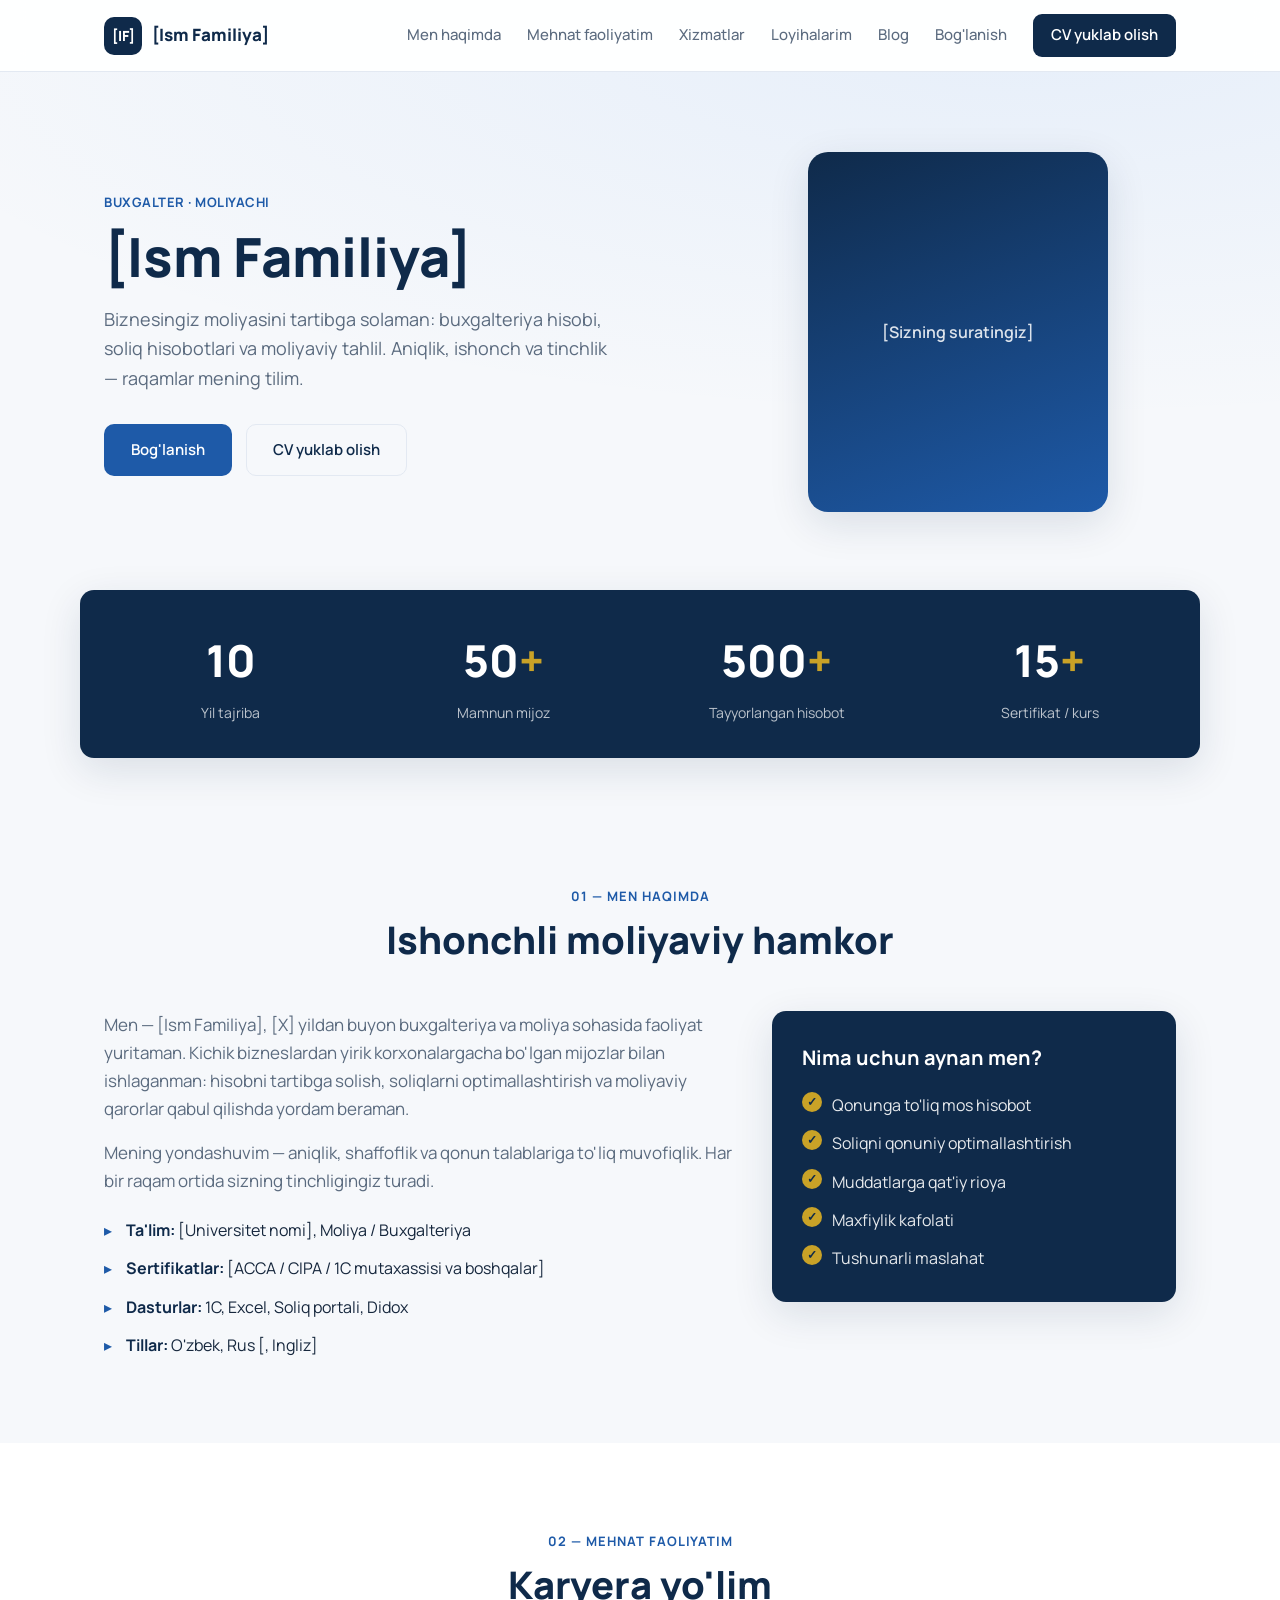
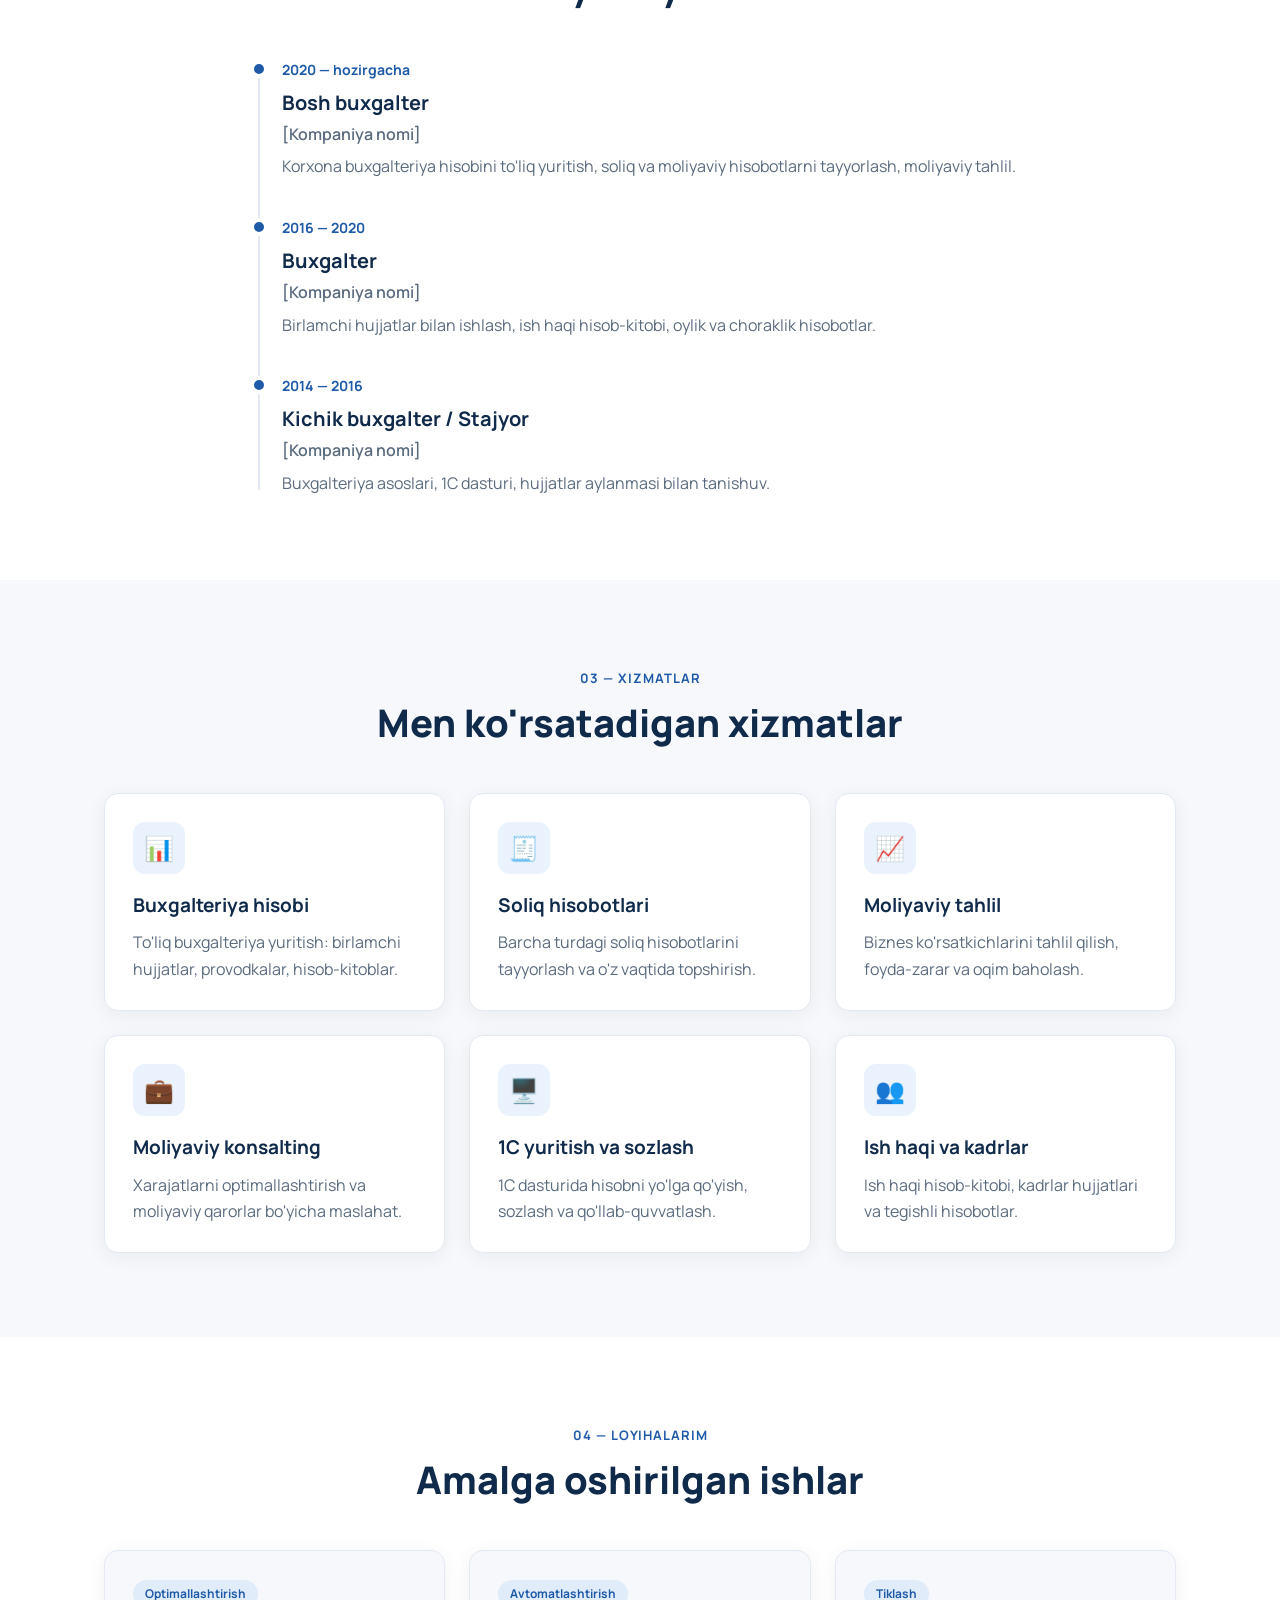
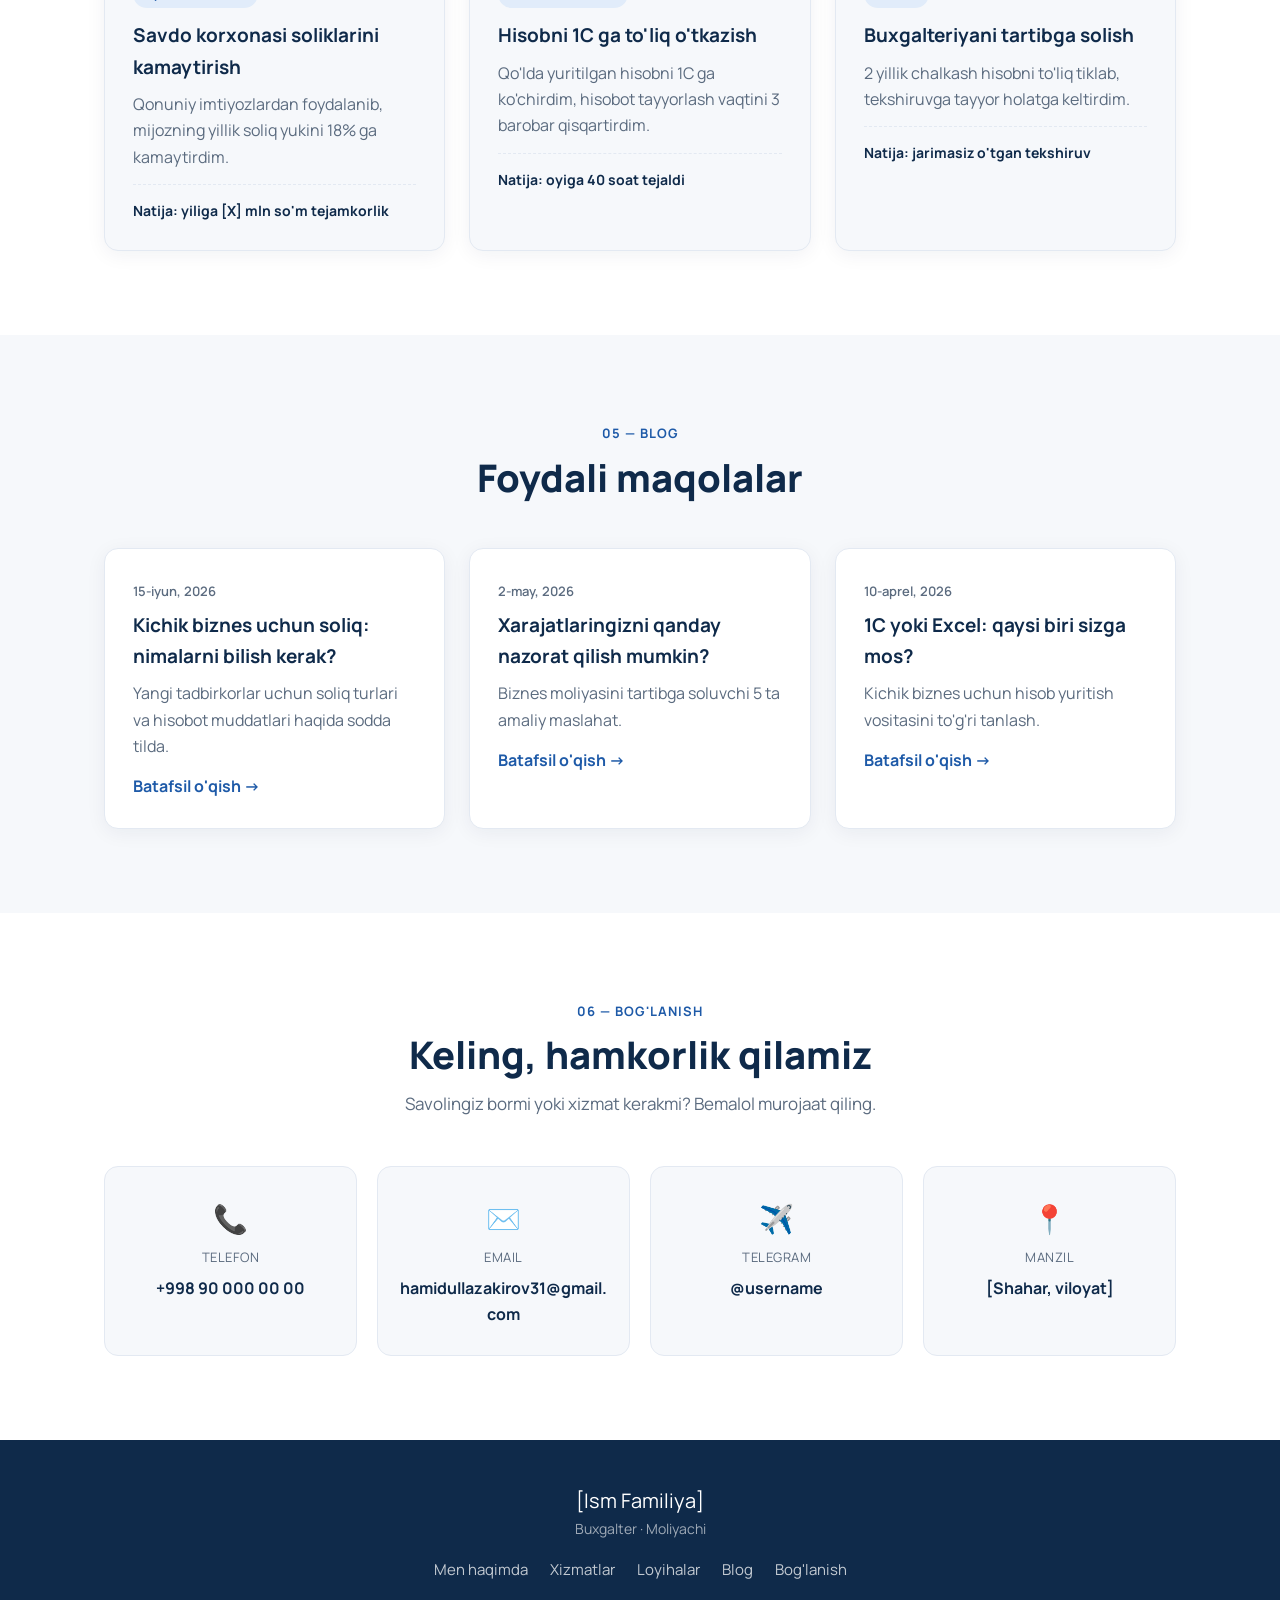
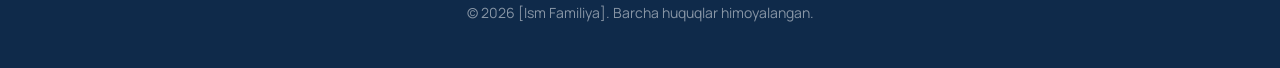
==== index.html @ 99a935bf "Build personal website for accountant/financier - Single-page responsive site in Uzbek with formal n" ====
<!DOCTYPE html>
<html lang="uz">
<head>
  <meta charset="UTF-8" />
  <meta name="viewport" content="width=device-width, initial-scale=1.0" />
  <title>[Ism Familiya] — Buxgalter va Moliyachi</title>
  <meta name="description" content="Professional buxgalter va moliyachi. Buxgalteriya hisobi, soliq hisobotlari, moliyaviy tahlil va konsalting xizmatlari." />
  <meta name="author" content="[Ism Familiya]" />

  <!-- Open Graph (ijtimoiy tarmoqlarda ulashish uchun) -->
  <meta property="og:title" content="[Ism Familiya] — Buxgalter va Moliyachi" />
  <meta property="og:description" content="Buxgalteriya, soliq va moliyaviy konsalting xizmatlari." />
  <meta property="og:type" content="website" />

  <link rel="icon" href="assets/img/favicon.svg" type="image/svg+xml" />
  <link rel="preconnect" href="https://fonts.googleapis.com" />
  <link rel="preconnect" href="https://fonts.gstatic.com" crossorigin />
  <link href="https://fonts.googleapis.com/css2?family=Manrope:wght@400;500;600;700;800&display=swap" rel="stylesheet" />
  <link rel="stylesheet" href="css/style.css" />
</head>
<body>

  <!-- ============ HEADER / NAV ============ -->
  <header class="site-header" id="header">
    <div class="container header-inner">
      <a href="#home" class="logo">
        <span class="logo-mark">[IF]</span>
        <span class="logo-text">[Ism Familiya]</span>
      </a>

      <nav class="nav" id="nav">
        <a href="#about">Men haqimda</a>
        <a href="#experience">Mehnat faoliyatim</a>
        <a href="#services">Xizmatlar</a>
        <a href="#projects">Loyihalarim</a>
        <a href="#blog">Blog</a>
        <a href="#contact">Bog'lanish</a>
        <a href="cv.html" class="nav-cta" target="_blank" rel="noopener">CV yuklab olish</a>
      </nav>

      <button class="nav-toggle" id="navToggle" aria-label="Menyuni ochish" aria-expanded="false">
        <span></span><span></span><span></span>
      </button>
    </div>
  </header>

  <main>

    <!-- ============ HERO ============ -->
    <section class="hero" id="home">
      <div class="container hero-inner">
        <div class="hero-text">
          <p class="hero-eyebrow">Buxgalter · Moliyachi</p>
          <h1 class="hero-title">[Ism Familiya]</h1>
          <p class="hero-lead">
            Biznesingiz moliyasini tartibga solaman: buxgalteriya hisobi,
            soliq hisobotlari va moliyaviy tahlil. Aniqlik, ishonch va tinchlik —
            raqamlar mening tilim.
          </p>
          <div class="hero-actions">
            <a href="#contact" class="btn btn-primary">Bog'lanish</a>
            <a href="cv.html" class="btn btn-ghost" target="_blank" rel="noopener">CV yuklab olish</a>
          </div>
        </div>
        <div class="hero-photo">
          <div class="photo-frame">
            <!-- Suratni assets/img/photo.jpg ga joylashtiring -->
            <img src="assets/img/photo.jpg" alt="[Ism Familiya]" onerror="this.style.display='none';this.parentNode.classList.add('photo-placeholder')" />
            <span class="photo-fallback">[Sizning suratingiz]</span>
          </div>
        </div>
      </div>
    </section>

    <!-- ============ STATISTIKA ============ -->
    <section class="stats" id="stats">
      <div class="container stats-grid">
        <div class="stat">
          <div class="stat-num" data-count="10">0</div>
          <div class="stat-label">Yil tajriba</div>
        </div>
        <div class="stat">
          <div class="stat-num" data-count="50" data-suffix="+">0</div>
          <div class="stat-label">Mamnun mijoz</div>
        </div>
        <div class="stat">
          <div class="stat-num" data-count="500" data-suffix="+">0</div>
          <div class="stat-label">Tayyorlangan hisobot</div>
        </div>
        <div class="stat">
          <div class="stat-num" data-count="15" data-suffix="+">0</div>
          <div class="stat-label">Sertifikat / kurs</div>
        </div>
      </div>
    </section>

    <!-- ============ MEN HAQIMDA ============ -->
    <section class="section" id="about">
      <div class="container">
        <div class="section-head">
          <span class="section-kicker">01 — Men haqimda</span>
          <h2 class="section-title">Ishonchli moliyaviy hamkor</h2>
        </div>
        <div class="about-grid">
          <div class="about-text">
            <p>
              Men — [Ism Familiya], [X] yildan buyon buxgalteriya va moliya
              sohasida faoliyat yuritaman. Kichik bizneslardan yirik
              korxonalargacha bo'lgan mijozlar bilan ishlaganman: hisobni
              tartibga solish, soliqlarni optimallashtirish va moliyaviy
              qarorlar qabul qilishda yordam beraman.
            </p>
            <p>
              Mening yondashuvim — aniqlik, shaffoflik va qonun talablariga
              to'liq muvofiqlik. Har bir raqam ortida sizning tinchligingiz
              turadi.
            </p>
            <ul class="about-list">
              <li><strong>Ta'lim:</strong> [Universitet nomi], Moliya / Buxgalteriya</li>
              <li><strong>Sertifikatlar:</strong> [ACCA / CIPA / 1C mutaxassisi va boshqalar]</li>
              <li><strong>Dasturlar:</strong> 1C, Excel, Soliq portali, Didox</li>
              <li><strong>Tillar:</strong> O'zbek, Rus [, Ingliz]</li>
            </ul>
          </div>
          <aside class="about-card">
            <h3>Nima uchun aynan men?</h3>
            <ul class="check-list">
              <li>Qonunga to'liq mos hisobot</li>
              <li>Soliqni qonuniy optimallashtirish</li>
              <li>Muddatlarga qat'iy rioya</li>
              <li>Maxfiylik kafolati</li>
              <li>Tushunarli maslahat</li>
            </ul>
          </aside>
        </div>
      </div>
    </section>

    <!-- ============ MEHNAT FAOLIYATI ============ -->
    <section class="section section-alt" id="experience">
      <div class="container">
        <div class="section-head">
          <span class="section-kicker">02 — Mehnat faoliyatim</span>
          <h2 class="section-title">Karyera yo'lim</h2>
        </div>
        <div class="timeline">
          <div class="timeline-item">
            <div class="timeline-dot"></div>
            <div class="timeline-content">
              <span class="timeline-date">2020 — hozirgacha</span>
              <h3>Bosh buxgalter</h3>
              <p class="timeline-org">[Kompaniya nomi]</p>
              <p>Korxona buxgalteriya hisobini to'liq yuritish, soliq va moliyaviy hisobotlarni tayyorlash, moliyaviy tahlil.</p>
            </div>
          </div>
          <div class="timeline-item">
            <div class="timeline-dot"></div>
            <div class="timeline-content">
              <span class="timeline-date">2016 — 2020</span>
              <h3>Buxgalter</h3>
              <p class="timeline-org">[Kompaniya nomi]</p>
              <p>Birlamchi hujjatlar bilan ishlash, ish haqi hisob-kitobi, oylik va choraklik hisobotlar.</p>
            </div>
          </div>
          <div class="timeline-item">
            <div class="timeline-dot"></div>
            <div class="timeline-content">
              <span class="timeline-date">2014 — 2016</span>
              <h3>Kichik buxgalter / Stajyor</h3>
              <p class="timeline-org">[Kompaniya nomi]</p>
              <p>Buxgalteriya asoslari, 1C dasturi, hujjatlar aylanmasi bilan tanishuv.</p>
            </div>
          </div>
        </div>
      </div>
    </section>

    <!-- ============ XIZMATLAR ============ -->
    <section class="section" id="services">
      <div class="container">
        <div class="section-head">
          <span class="section-kicker">03 — Xizmatlar</span>
          <h2 class="section-title">Men ko'rsatadigan xizmatlar</h2>
        </div>
        <div class="cards-grid">
          <div class="card service-card">
            <div class="card-icon">📊</div>
            <h3>Buxgalteriya hisobi</h3>
            <p>To'liq buxgalteriya yuritish: birlamchi hujjatlar, provodkalar, hisob-kitoblar.</p>
          </div>
          <div class="card service-card">
            <div class="card-icon">🧾</div>
            <h3>Soliq hisobotlari</h3>
            <p>Barcha turdagi soliq hisobotlarini tayyorlash va o'z vaqtida topshirish.</p>
          </div>
          <div class="card service-card">
            <div class="card-icon">📈</div>
            <h3>Moliyaviy tahlil</h3>
            <p>Biznes ko'rsatkichlarini tahlil qilish, foyda-zarar va oqim baholash.</p>
          </div>
          <div class="card service-card">
            <div class="card-icon">💼</div>
            <h3>Moliyaviy konsalting</h3>
            <p>Xarajatlarni optimallashtirish va moliyaviy qarorlar bo'yicha maslahat.</p>
          </div>
          <div class="card service-card">
            <div class="card-icon">🖥️</div>
            <h3>1C yuritish va sozlash</h3>
            <p>1C dasturida hisobni yo'lga qo'yish, sozlash va qo'llab-quvvatlash.</p>
          </div>
          <div class="card service-card">
            <div class="card-icon">👥</div>
            <h3>Ish haqi va kadrlar</h3>
            <p>Ish haqi hisob-kitobi, kadrlar hujjatlari va tegishli hisobotlar.</p>
          </div>
        </div>
      </div>
    </section>

    <!-- ============ LOYIHALAR ============ -->
    <section class="section section-alt" id="projects">
      <div class="container">
        <div class="section-head">
          <span class="section-kicker">04 — Loyihalarim</span>
          <h2 class="section-title">Amalga oshirilgan ishlar</h2>
        </div>
        <div class="cards-grid">
          <article class="card project-card">
            <span class="project-tag">Optimallashtirish</span>
            <h3>Savdo korxonasi soliklarini kamaytirish</h3>
            <p>Qonuniy imtiyozlardan foydalanib, mijozning yillik soliq yukini 18% ga kamaytirdim.</p>
            <div class="project-result">Natija: yiliga [X] mln so'm tejamkorlik</div>
          </article>
          <article class="card project-card">
            <span class="project-tag">Avtomatlashtirish</span>
            <h3>Hisobni 1C ga to'liq o'tkazish</h3>
            <p>Qo'lda yuritilgan hisobni 1C ga ko'chirdim, hisobot tayyorlash vaqtini 3 barobar qisqartirdim.</p>
            <div class="project-result">Natija: oyiga 40 soat tejaldi</div>
          </article>
          <article class="card project-card">
            <span class="project-tag">Tiklash</span>
            <h3>Buxgalteriyani tartibga solish</h3>
            <p>2 yillik chalkash hisobni to'liq tiklab, tekshiruvga tayyor holatga keltirdim.</p>
            <div class="project-result">Natija: jarimasiz o'tgan tekshiruv</div>
          </article>
        </div>
      </div>
    </section>

    <!-- ============ BLOG ============ -->
    <section class="section" id="blog">
      <div class="container">
        <div class="section-head">
          <span class="section-kicker">05 — Blog</span>
          <h2 class="section-title">Foydali maqolalar</h2>
        </div>
        <div class="cards-grid">
          <article class="card blog-card">
            <span class="blog-date">15-iyun, 2026</span>
            <h3>Kichik biznes uchun soliq: nimalarni bilish kerak?</h3>
            <p>Yangi tadbirkorlar uchun soliq turlari va hisobot muddatlari haqida sodda tilda.</p>
            <a href="blog/maqola-1.html" class="read-more">Batafsil o'qish →</a>
          </article>
          <article class="card blog-card">
            <span class="blog-date">2-may, 2026</span>
            <h3>Xarajatlaringizni qanday nazorat qilish mumkin?</h3>
            <p>Biznes moliyasini tartibga soluvchi 5 ta amaliy maslahat.</p>
            <a href="blog/maqola-1.html" class="read-more">Batafsil o'qish →</a>
          </article>
          <article class="card blog-card">
            <span class="blog-date">10-aprel, 2026</span>
            <h3>1C yoki Excel: qaysi biri sizga mos?</h3>
            <p>Kichik biznes uchun hisob yuritish vositasini to'g'ri tanlash.</p>
            <a href="blog/maqola-1.html" class="read-more">Batafsil o'qish →</a>
          </article>
        </div>
      </div>
    </section>

    <!-- ============ BOG'LANISH ============ -->
    <section class="section section-contact" id="contact">
      <div class="container">
        <div class="section-head">
          <span class="section-kicker">06 — Bog'lanish</span>
          <h2 class="section-title">Keling, hamkorlik qilamiz</h2>
          <p class="section-sub">Savolingiz bormi yoki xizmat kerakmi? Bemalol murojaat qiling.</p>
        </div>
        <div class="contact-grid">
          <a class="contact-item" href="tel:+998900000000">
            <span class="contact-icon">📞</span>
            <span class="contact-label">Telefon</span>
            <span class="contact-value">+998 90 000 00 00</span>
          </a>
          <a class="contact-item" href="mailto:hamidullazakirov31@gmail.com">
            <span class="contact-icon">✉️</span>
            <span class="contact-label">Email</span>
            <span class="contact-value">hamidullazakirov31@gmail.com</span>
          </a>
          <a class="contact-item" href="https://t.me/username" target="_blank" rel="noopener">
            <span class="contact-icon">✈️</span>
            <span class="contact-label">Telegram</span>
            <span class="contact-value">@username</span>
          </a>
          <div class="contact-item">
            <span class="contact-icon">📍</span>
            <span class="contact-label">Manzil</span>
            <span class="contact-value">[Shahar, viloyat]</span>
          </div>
        </div>
      </div>
    </section>

  </main>

  <!-- ============ FOOTER ============ -->
  <footer class="site-footer">
    <div class="container footer-inner">
      <div class="footer-brand">
        <span class="logo-text">[Ism Familiya]</span>
        <p>Buxgalter · Moliyachi</p>
      </div>
      <nav class="footer-nav">
        <a href="#about">Men haqimda</a>
        <a href="#services">Xizmatlar</a>
        <a href="#projects">Loyihalar</a>
        <a href="#blog">Blog</a>
        <a href="#contact">Bog'lanish</a>
      </nav>
      <p class="footer-copy">© <span id="year">2026</span> [Ism Familiya]. Barcha huquqlar himoyalangan.</p>
    </div>
  </footer>

  <script src="js/main.js"></script>
</body>
</html>
---- css/style.css ----
/* ============================================================
   [Ism Familiya] — Shaxsiy sayt
   Dizayn tizimi: rasmiy va ishonchli (ko'k / kulrang)
   ============================================================ */

:root {
  /* Ranglar */
  --navy:      #0f2a4a;
  --navy-700:  #163a63;
  --blue:      #1e5aa8;
  --blue-500:  #2b7de9;
  --accent:    #c9a227;   /* nafis oltin urg'u */
  --bg:        #f6f8fb;
  --surface:   #ffffff;
  --border:    #e3e9f2;
  --text:      #16273d;
  --muted:     #5b6b7f;

  /* O'lchamlar */
  --radius:    14px;
  --radius-sm: 10px;
  --shadow:    0 4px 20px rgba(15, 42, 74, 0.06);
  --shadow-lg: 0 12px 40px rgba(15, 42, 74, 0.12);
  --maxw:      1120px;
  --header-h:  72px;

  --font: 'Manrope', -apple-system, BlinkMacSystemFont, 'Segoe UI', Roboto, sans-serif;
}

/* ---------- Reset ---------- */
* { margin: 0; padding: 0; box-sizing: border-box; }

html { scroll-behavior: smooth; scroll-padding-top: var(--header-h); }

body {
  font-family: var(--font);
  color: var(--text);
  background: var(--bg);
  line-height: 1.65;
  -webkit-font-smoothing: antialiased;
}

img { max-width: 100%; display: block; }
a { color: inherit; text-decoration: none; }

.container {
  width: 100%;
  max-width: var(--maxw);
  margin: 0 auto;
  padding: 0 24px;
}

/* ---------- Tugmalar ---------- */
.btn {
  display: inline-flex;
  align-items: center;
  justify-content: center;
  padding: 13px 26px;
  border-radius: var(--radius-sm);
  font-weight: 600;
  font-size: 15px;
  transition: transform .15s ease, box-shadow .2s ease, background .2s ease;
  cursor: pointer;
  border: 1.5px solid transparent;
}
.btn-primary { background: var(--blue); color: #fff; }
.btn-primary:hover { background: var(--navy); transform: translateY(-2px); box-shadow: var(--shadow-lg); }
.btn-ghost { background: transparent; color: var(--navy); border-color: var(--border); }
.btn-ghost:hover { border-color: var(--blue); color: var(--blue); transform: translateY(-2px); }

/* ============ HEADER ============ */
.site-header {
  position: sticky;
  top: 0;
  z-index: 100;
  height: var(--header-h);
  background: rgba(255, 255, 255, 0.9);
  backdrop-filter: saturate(180%) blur(12px);
  border-bottom: 1px solid var(--border);
}
.header-inner {
  display: flex;
  align-items: center;
  justify-content: space-between;
  height: 100%;
}
.logo { display: flex; align-items: center; gap: 10px; font-weight: 800; }
.logo-mark {
  display: grid; place-items: center;
  width: 38px; height: 38px;
  background: var(--navy); color: #fff;
  border-radius: 10px; font-size: 14px; font-weight: 800;
}
.logo-text { color: var(--navy); font-size: 17px; }

.nav { display: flex; align-items: center; gap: 26px; }
.nav a { font-size: 15px; font-weight: 500; color: var(--muted); transition: color .15s; }
.nav a:hover { color: var(--navy); }
.nav-cta {
  background: var(--navy); color: #fff !important;
  padding: 9px 18px; border-radius: 9px; font-weight: 600 !important;
}
.nav-cta:hover { background: var(--blue); }

.nav-toggle {
  display: none;
  flex-direction: column;
  gap: 5px;
  background: none; border: none; cursor: pointer;
  padding: 8px;
}
.nav-toggle span {
  width: 24px; height: 2.5px; background: var(--navy);
  border-radius: 2px; transition: .25s;
}

/* ============ HERO ============ */
.hero {
  padding: 80px 0 70px;
  background:
    radial-gradient(1200px 400px at 80% -10%, rgba(43,125,233,.08), transparent),
    var(--bg);
}
.hero-inner {
  display: grid;
  grid-template-columns: 1.15fr .85fr;
  gap: 48px;
  align-items: center;
}
.hero-eyebrow {
  display: inline-block;
  color: var(--blue); font-weight: 700; letter-spacing: .5px;
  text-transform: uppercase; font-size: 13px; margin-bottom: 14px;
}
.hero-title {
  font-size: clamp(34px, 5vw, 54px);
  line-height: 1.1; color: var(--navy); font-weight: 800;
  margin-bottom: 18px;
}
.hero-lead { font-size: 18px; color: var(--muted); max-width: 520px; margin-bottom: 30px; }
.hero-actions { display: flex; gap: 14px; flex-wrap: wrap; }

.hero-photo { display: flex; justify-content: center; }
.photo-frame {
  position: relative;
  width: 300px; height: 360px;
  border-radius: 20px;
  background: linear-gradient(160deg, var(--navy), var(--blue));
  box-shadow: var(--shadow-lg);
  overflow: hidden;
  display: grid; place-items: center;
}
.photo-frame img { width: 100%; height: 100%; object-fit: cover; }
.photo-fallback { display: none; color: rgba(255,255,255,.85); font-weight: 600; padding: 20px; text-align: center; }
.photo-frame.photo-placeholder .photo-fallback { display: block; }

/* ============ STATISTIKA ============ */
.stats { padding: 8px 0 40px; }
.stats-grid {
  display: grid;
  grid-template-columns: repeat(4, 1fr);
  gap: 20px;
  background: var(--navy);
  border-radius: var(--radius);
  padding: 34px 24px;
  box-shadow: var(--shadow-lg);
}
.stat { text-align: center; color: #fff; }
.stat-num { font-size: clamp(30px, 4vw, 44px); font-weight: 800; color: #fff; }
.stat-num .suffix { color: var(--accent); }
.stat-label { color: rgba(255,255,255,.72); font-size: 14px; margin-top: 4px; }

/* ============ SEKSIYALAR ============ */
.section { padding: 84px 0; }
.section-alt { background: var(--surface); }
.section-head { max-width: 620px; margin: 0 auto 48px; text-align: center; }
.section-kicker {
  display: inline-block; color: var(--blue); font-weight: 700;
  font-size: 13px; letter-spacing: 1px; text-transform: uppercase;
  margin-bottom: 10px;
}
.section-title { font-size: clamp(26px, 3.5vw, 38px); color: var(--navy); font-weight: 800; line-height: 1.2; }
.section-sub { color: var(--muted); margin-top: 12px; font-size: 17px; }

/* ---------- Men haqimda ---------- */
.about-grid { display: grid; grid-template-columns: 1.4fr .9fr; gap: 40px; align-items: start; }
.about-text p { color: var(--muted); font-size: 17px; margin-bottom: 16px; }
.about-list { list-style: none; margin-top: 22px; display: grid; gap: 12px; }
.about-list li { padding-left: 22px; position: relative; color: var(--text); }
.about-list li::before { content: "▸"; position: absolute; left: 0; color: var(--blue); }
.about-list strong { color: var(--navy); }

.about-card {
  background: var(--navy); color: #fff;
  padding: 30px; border-radius: var(--radius); box-shadow: var(--shadow-lg);
}
.about-card h3 { font-size: 20px; margin-bottom: 18px; }
.check-list { list-style: none; display: grid; gap: 12px; }
.check-list li { padding-left: 30px; position: relative; color: rgba(255,255,255,.9); }
.check-list li::before {
  content: "✓"; position: absolute; left: 0;
  width: 20px; height: 20px; background: var(--accent); color: var(--navy);
  border-radius: 50%; display: grid; place-items: center; font-size: 12px; font-weight: 800;
}

/* ---------- Timeline ---------- */
.timeline { max-width: 780px; margin: 0 auto; position: relative; padding-left: 32px; }
.timeline::before {
  content: ""; position: absolute; left: 8px; top: 6px; bottom: 6px;
  width: 2px; background: var(--border);
}
.timeline-item { position: relative; padding-bottom: 34px; }
.timeline-item:last-child { padding-bottom: 0; }
.timeline-dot {
  position: absolute; left: -32px; top: 4px;
  width: 18px; height: 18px; border-radius: 50%;
  background: var(--blue); border: 4px solid var(--bg);
}
.section-alt .timeline-dot { border-color: var(--surface); }
.timeline-date { color: var(--blue); font-weight: 700; font-size: 14px; }
.timeline-content h3 { color: var(--navy); font-size: 20px; margin: 4px 0 2px; }
.timeline-org { color: var(--muted); font-weight: 600; margin-bottom: 6px; }
.timeline-content p { color: var(--muted); }

/* ---------- Kartalar (umumiy) ---------- */
.cards-grid {
  display: grid;
  grid-template-columns: repeat(3, 1fr);
  gap: 24px;
}
.card {
  background: var(--surface);
  border: 1px solid var(--border);
  border-radius: var(--radius);
  padding: 28px;
  box-shadow: var(--shadow);
  transition: transform .18s ease, box-shadow .25s ease, border-color .2s;
}
.section-alt .card { background: var(--bg); }
.card:hover { transform: translateY(-4px); box-shadow: var(--shadow-lg); border-color: #cddcf0; }
.card h3 { color: var(--navy); font-size: 19px; margin-bottom: 8px; }
.card p { color: var(--muted); }

.card-icon {
  width: 52px; height: 52px; border-radius: 12px;
  background: rgba(43,125,233,.1); display: grid; place-items: center;
  font-size: 24px; margin-bottom: 16px;
}

/* Loyiha kartalari */
.project-tag {
  display: inline-block; font-size: 12px; font-weight: 700;
  color: var(--blue); background: rgba(43,125,233,.1);
  padding: 4px 12px; border-radius: 20px; margin-bottom: 12px;
}
.project-result {
  margin-top: 14px; padding-top: 14px; border-top: 1px dashed var(--border);
  color: var(--navy); font-weight: 700; font-size: 14px;
}

/* Blog kartalari */
.blog-date { color: var(--muted); font-size: 13px; font-weight: 600; }
.blog-card h3 { margin-top: 6px; }
.read-more { display: inline-block; margin-top: 14px; color: var(--blue); font-weight: 700; }
.read-more:hover { color: var(--navy); }

/* ---------- Bog'lanish ---------- */
.section-contact { background: var(--surface); }
.contact-grid { display: grid; grid-template-columns: repeat(4, 1fr); gap: 20px; }
.contact-item {
  display: flex; flex-direction: column; align-items: center; text-align: center;
  gap: 6px; padding: 28px 18px;
  background: var(--bg); border: 1px solid var(--border);
  border-radius: var(--radius); transition: transform .18s, border-color .2s;
}
a.contact-item:hover { transform: translateY(-4px); border-color: var(--blue); }
.contact-icon { font-size: 28px; }
.contact-label { color: var(--muted); font-size: 13px; text-transform: uppercase; letter-spacing: .5px; }
.contact-value { color: var(--navy); font-weight: 700; word-break: break-word; }

/* ============ FOOTER ============ */
.site-footer { background: var(--navy); color: #fff; padding: 44px 0; }
.footer-inner { display: flex; flex-direction: column; align-items: center; gap: 18px; text-align: center; }
.footer-brand .logo-text { color: #fff; font-size: 20px; }
.footer-brand p { color: rgba(255,255,255,.6); font-size: 14px; }
.footer-nav { display: flex; gap: 22px; flex-wrap: wrap; justify-content: center; }
.footer-nav a { color: rgba(255,255,255,.75); font-size: 15px; }
.footer-nav a:hover { color: #fff; }
.footer-copy { color: rgba(255,255,255,.5); font-size: 14px; }

/* ============ ANIMATSIYA (scrollda paydo bo'lish) ============ */
.reveal { opacity: 0; transform: translateY(24px); transition: opacity .6s ease, transform .6s ease; }
.reveal.visible { opacity: 1; transform: none; }

/* ============ RESPONSIVE ============ */
@media (max-width: 900px) {
  .hero-inner { grid-template-columns: 1fr; text-align: center; }
  .hero-lead { margin-left: auto; margin-right: auto; }
  .hero-actions { justify-content: center; }
  .hero-photo { order: -1; }
  .about-grid { grid-template-columns: 1fr; }
  .stats-grid { grid-template-columns: repeat(2, 1fr); }
  .cards-grid { grid-template-columns: repeat(2, 1fr); }
  .contact-grid { grid-template-columns: repeat(2, 1fr); }
}

@media (max-width: 720px) {
  .nav {
    position: fixed; inset: var(--header-h) 0 auto 0;
    flex-direction: column; align-items: stretch; gap: 0;
    background: var(--surface); border-bottom: 1px solid var(--border);
    padding: 8px 24px 20px;
    box-shadow: var(--shadow-lg);
    transform: translateY(-120%);
    transition: transform .28s ease;
  }
  .nav.open { transform: translateY(0); }
  .nav a { padding: 14px 0; border-bottom: 1px solid var(--border); font-size: 16px; }
  .nav-cta { margin-top: 12px; text-align: center; border-bottom: none !important; }
  .nav-toggle { display: flex; }
  .nav-toggle.open span:nth-child(1) { transform: translateY(7.5px) rotate(45deg); }
  .nav-toggle.open span:nth-child(2) { opacity: 0; }
  .nav-toggle.open span:nth-child(3) { transform: translateY(-7.5px) rotate(-45deg); }
}

@media (max-width: 520px) {
  .section { padding: 60px 0; }
  .cards-grid, .contact-grid { grid-template-columns: 1fr; }
  .photo-frame { width: 240px; height: 300px; }
}
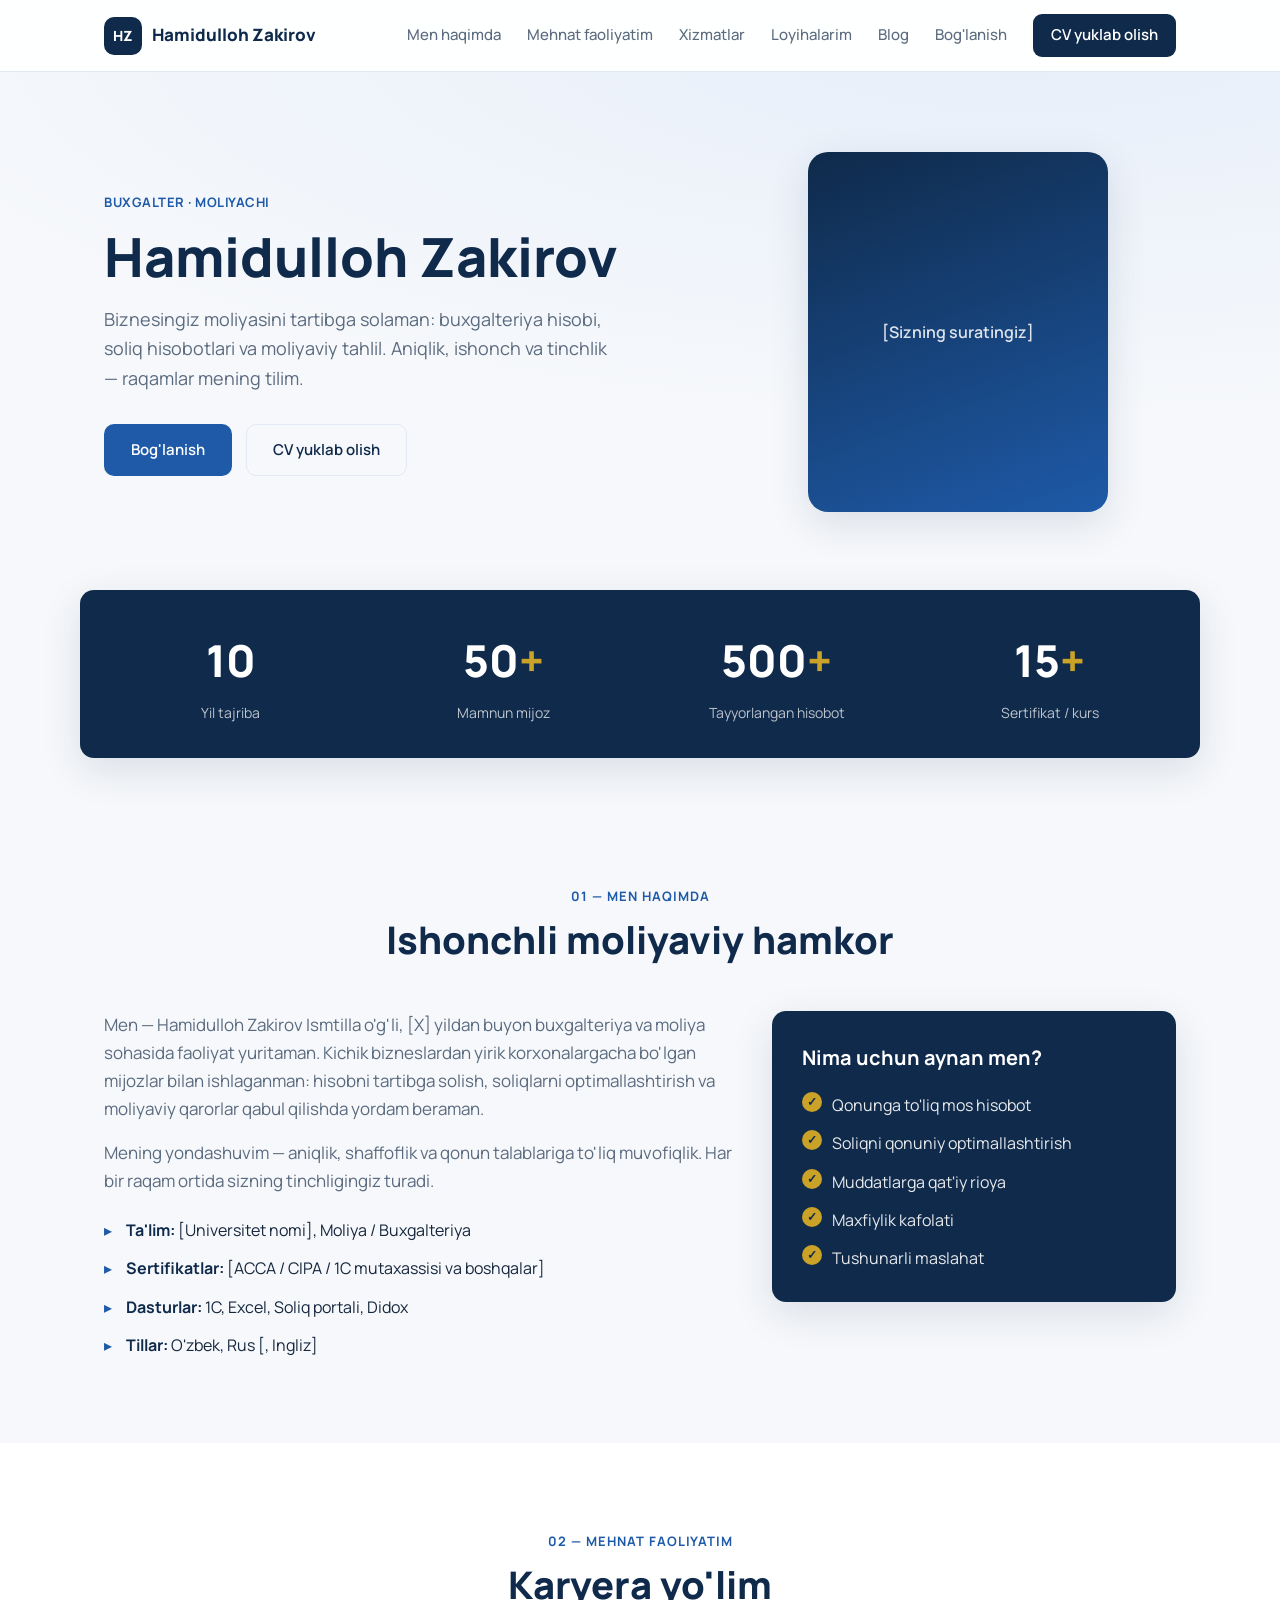
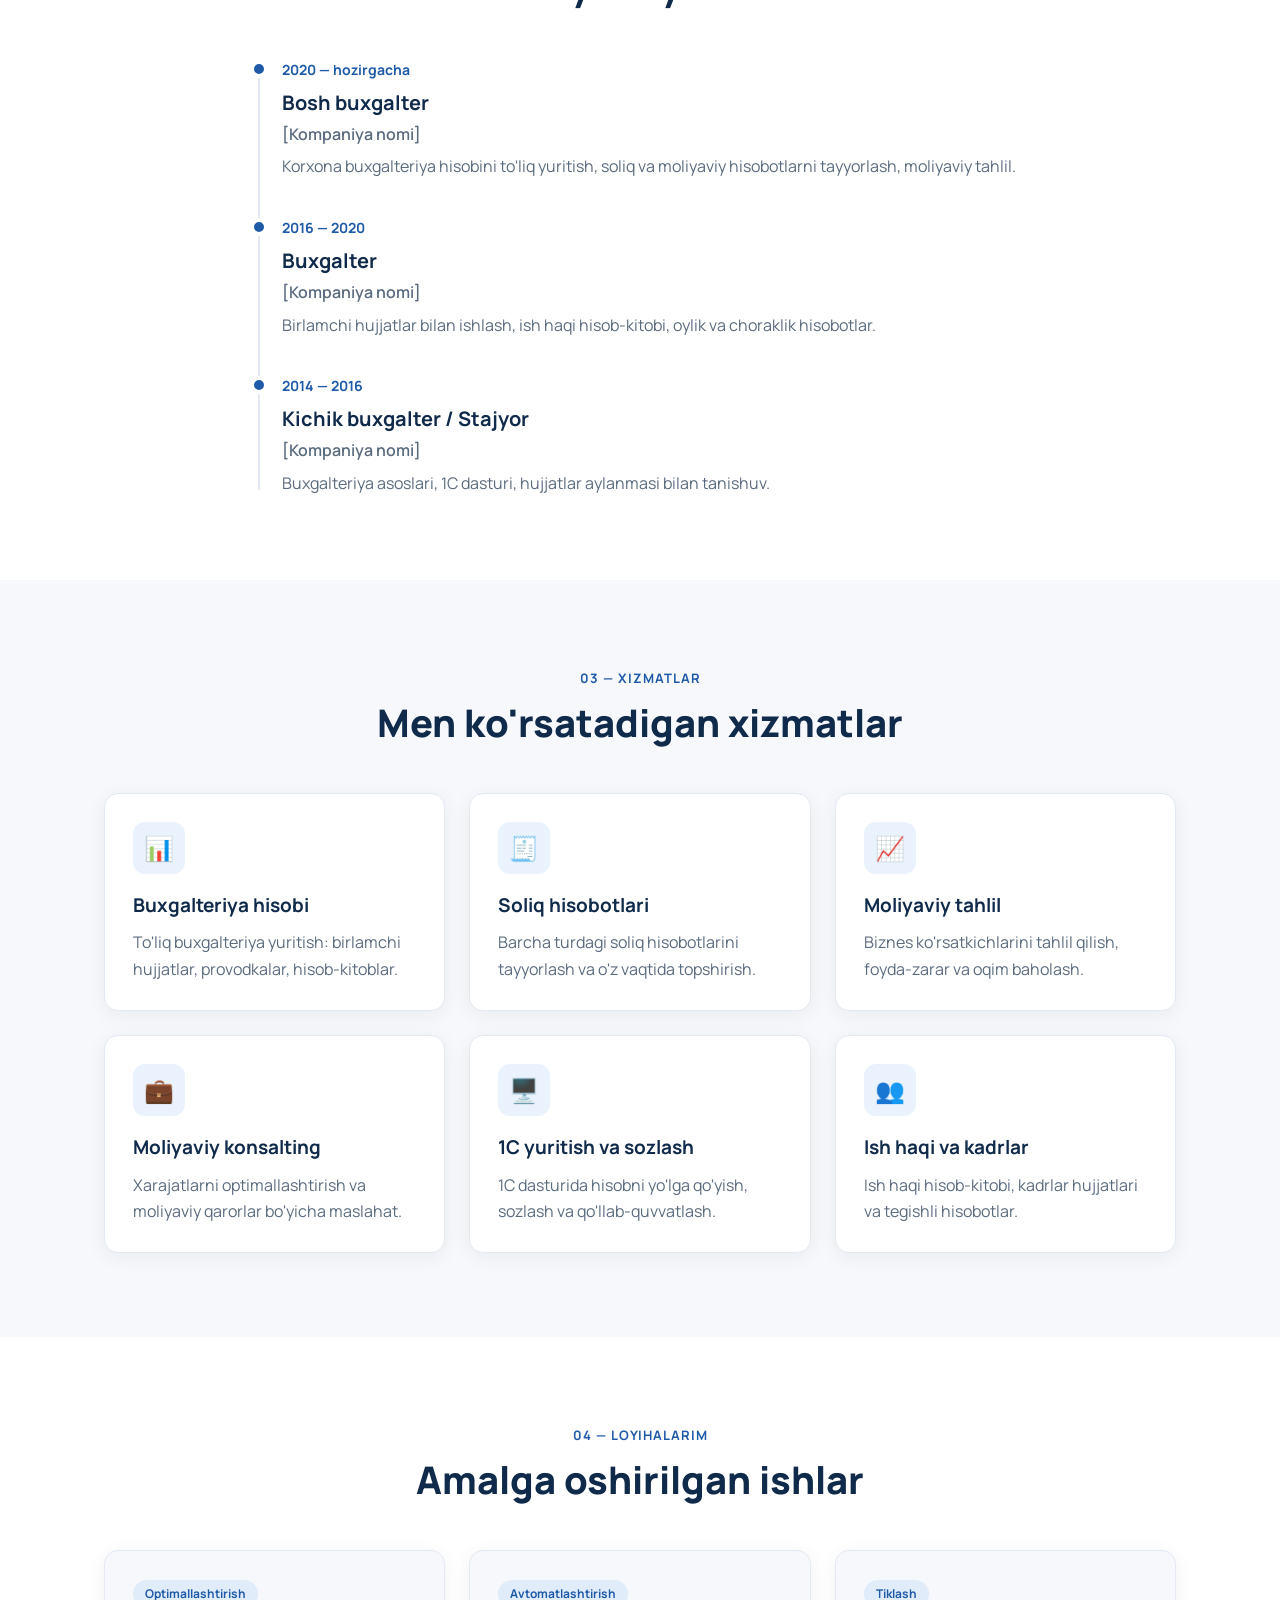
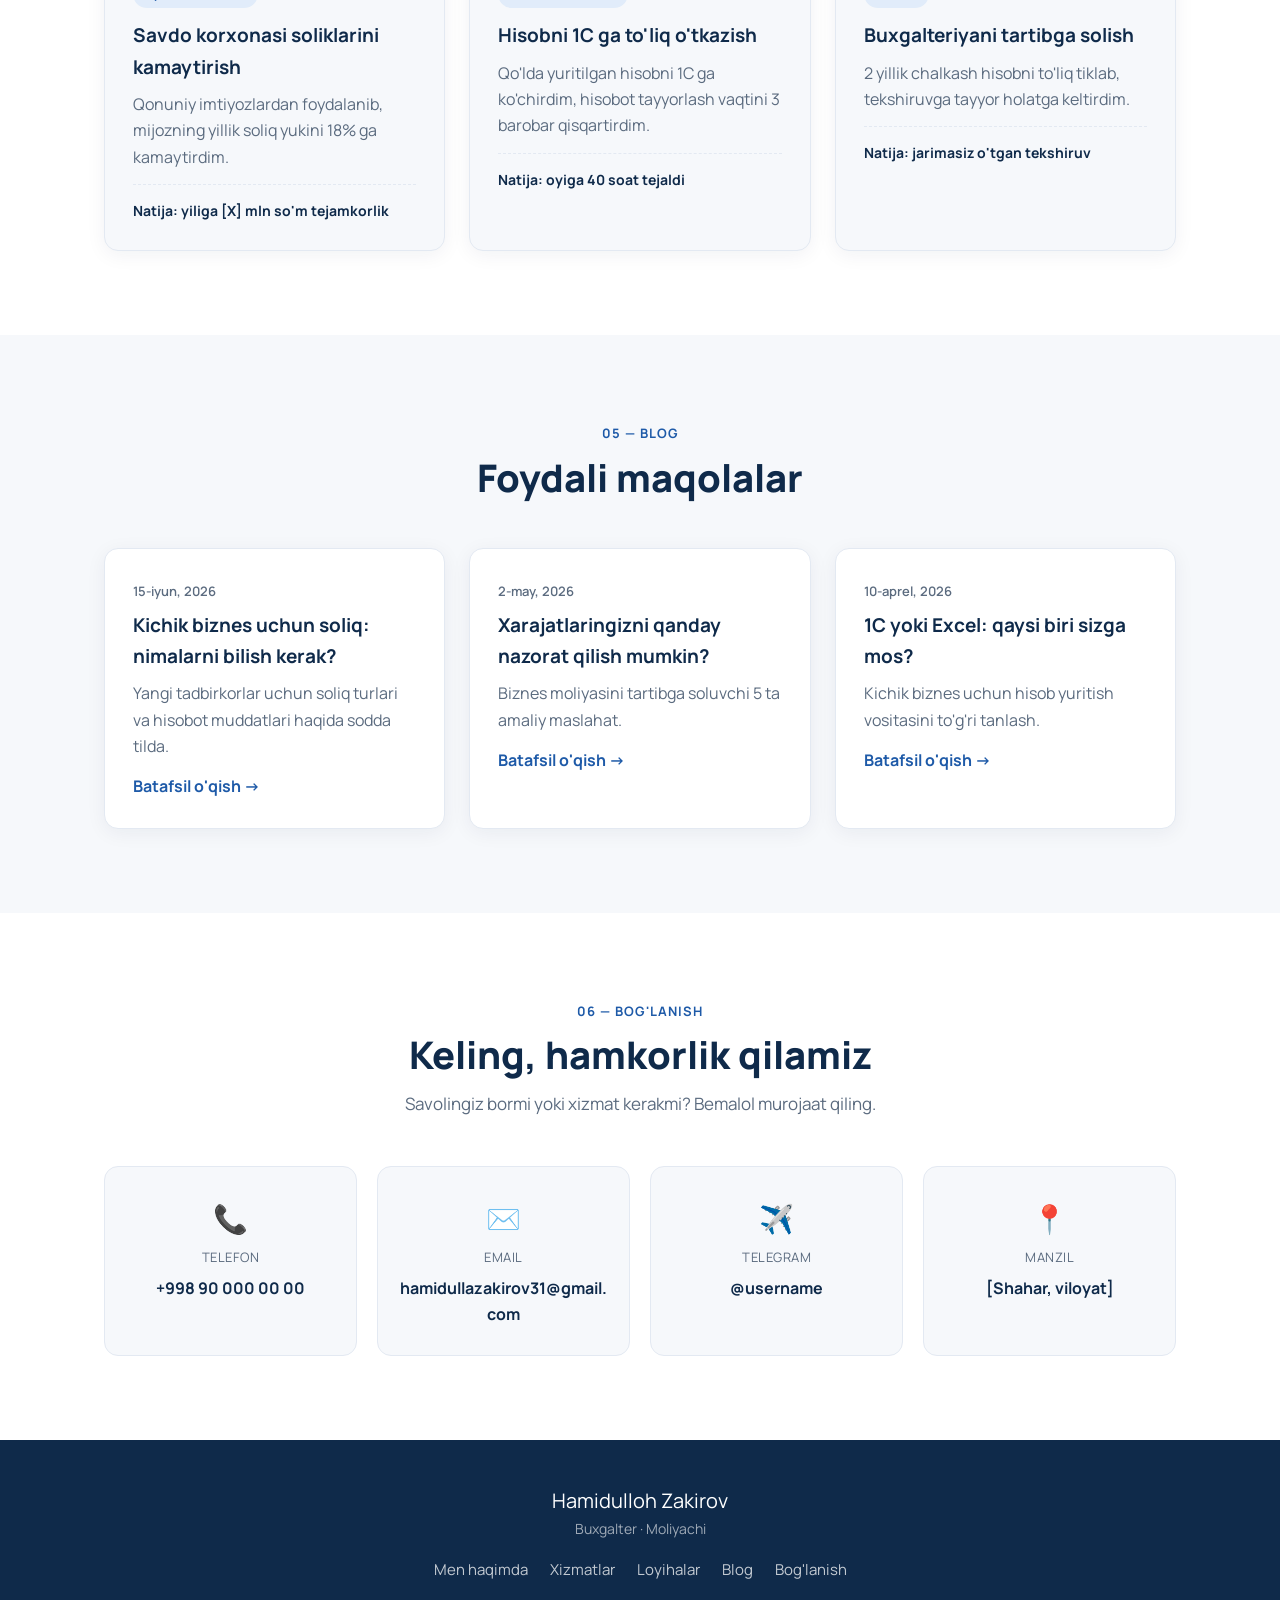
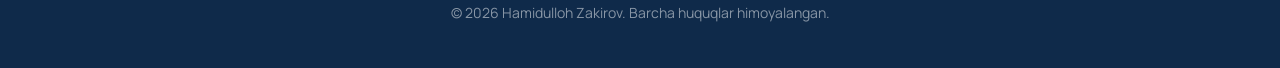
==== commit 834c0841: "Set name: Hamidulloh Zakirov Ismtilla o'g'li Co-Authored-By: Claude Opus 4.8 <noreply@anthropic.com>" ====
--- a/index.html
+++ b/index.html
@@ -3,12 +3,12 @@
 <head>
   <meta charset="UTF-8" />
   <meta name="viewport" content="width=device-width, initial-scale=1.0" />
-  <title>[Ism Familiya] — Buxgalter va Moliyachi</title>
+  <title>Hamidulloh Zakirov — Buxgalter va Moliyachi</title>
   <meta name="description" content="Professional buxgalter va moliyachi. Buxgalteriya hisobi, soliq hisobotlari, moliyaviy tahlil va konsalting xizmatlari." />
-  <meta name="author" content="[Ism Familiya]" />
+  <meta name="author" content="Hamidulloh Zakirov" />
 
   <!-- Open Graph (ijtimoiy tarmoqlarda ulashish uchun) -->
-  <meta property="og:title" content="[Ism Familiya] — Buxgalter va Moliyachi" />
+  <meta property="og:title" content="Hamidulloh Zakirov — Buxgalter va Moliyachi" />
   <meta property="og:description" content="Buxgalteriya, soliq va moliyaviy konsalting xizmatlari." />
   <meta property="og:type" content="website" />
 
@@ -24,8 +24,8 @@
   <header class="site-header" id="header">
     <div class="container header-inner">
       <a href="#home" class="logo">
-        <span class="logo-mark">[IF]</span>
-        <span class="logo-text">[Ism Familiya]</span>
+        <span class="logo-mark">HZ</span>
+        <span class="logo-text">Hamidulloh Zakirov</span>
       </a>
 
       <nav class="nav" id="nav">
@@ -51,7 +51,7 @@
       <div class="container hero-inner">
         <div class="hero-text">
           <p class="hero-eyebrow">Buxgalter · Moliyachi</p>
-          <h1 class="hero-title">[Ism Familiya]</h1>
+          <h1 class="hero-title">Hamidulloh Zakirov</h1>
           <p class="hero-lead">
             Biznesingiz moliyasini tartibga solaman: buxgalteriya hisobi,
             soliq hisobotlari va moliyaviy tahlil. Aniqlik, ishonch va tinchlik —
@@ -65,7 +65,7 @@
         <div class="hero-photo">
           <div class="photo-frame">
             <!-- Suratni assets/img/photo.jpg ga joylashtiring -->
-            <img src="assets/img/photo.jpg" alt="[Ism Familiya]" onerror="this.style.display='none';this.parentNode.classList.add('photo-placeholder')" />
+            <img src="assets/img/photo.jpg" alt="Hamidulloh Zakirov" onerror="this.style.display='none';this.parentNode.classList.add('photo-placeholder')" />
             <span class="photo-fallback">[Sizning suratingiz]</span>
           </div>
         </div>
@@ -104,7 +104,7 @@
         <div class="about-grid">
           <div class="about-text">
             <p>
-              Men — [Ism Familiya], [X] yildan buyon buxgalteriya va moliya
+              Men — Hamidulloh Zakirov Ismtilla o'g'li, [X] yildan buyon buxgalteriya va moliya
               sohasida faoliyat yuritaman. Kichik bizneslardan yirik
               korxonalargacha bo'lgan mijozlar bilan ishlaganman: hisobni
               tartibga solish, soliqlarni optimallashtirish va moliyaviy
@@ -316,7 +316,7 @@
   <footer class="site-footer">
     <div class="container footer-inner">
       <div class="footer-brand">
-        <span class="logo-text">[Ism Familiya]</span>
+        <span class="logo-text">Hamidulloh Zakirov</span>
         <p>Buxgalter · Moliyachi</p>
       </div>
       <nav class="footer-nav">
@@ -326,7 +326,7 @@
         <a href="#blog">Blog</a>
         <a href="#contact">Bog'lanish</a>
       </nav>
-      <p class="footer-copy">© <span id="year">2026</span> [Ism Familiya]. Barcha huquqlar himoyalangan.</p>
+      <p class="footer-copy">© <span id="year">2026</span> Hamidulloh Zakirov. Barcha huquqlar himoyalangan.</p>
     </div>
   </footer>
 
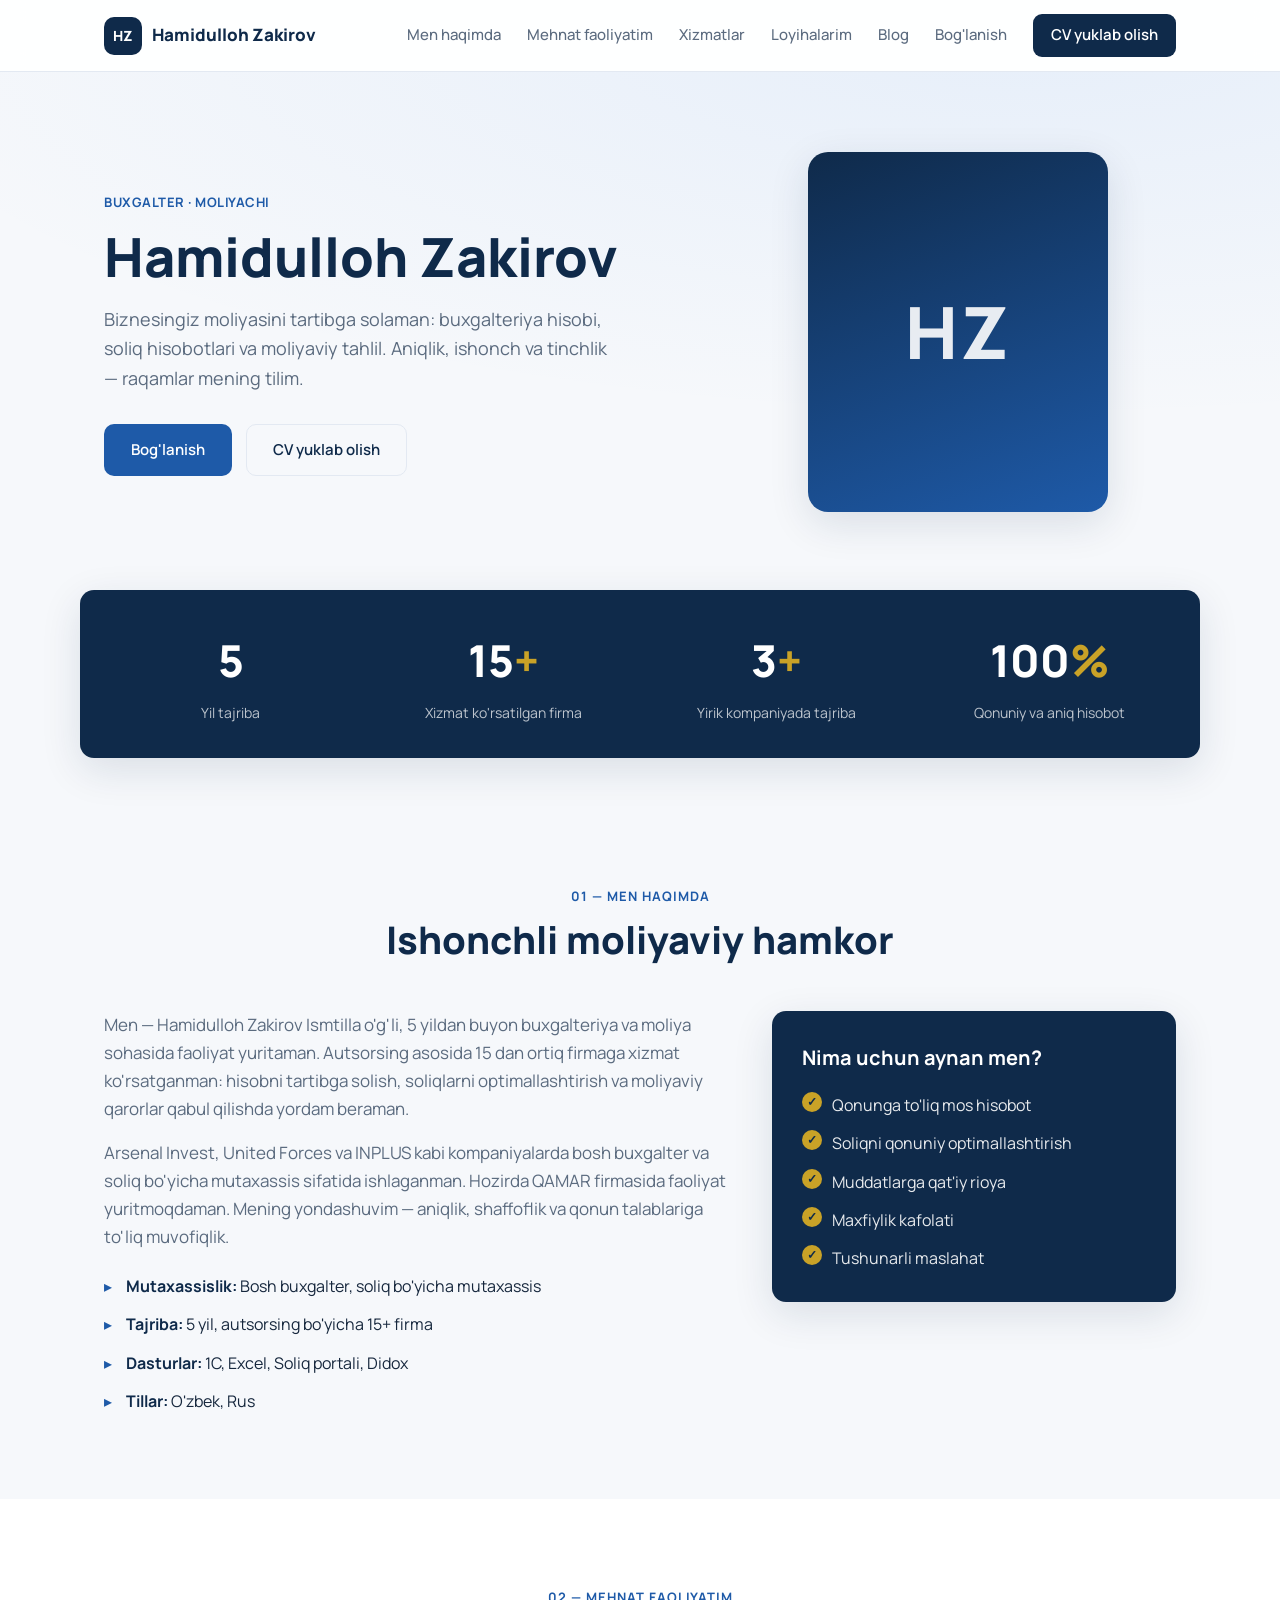
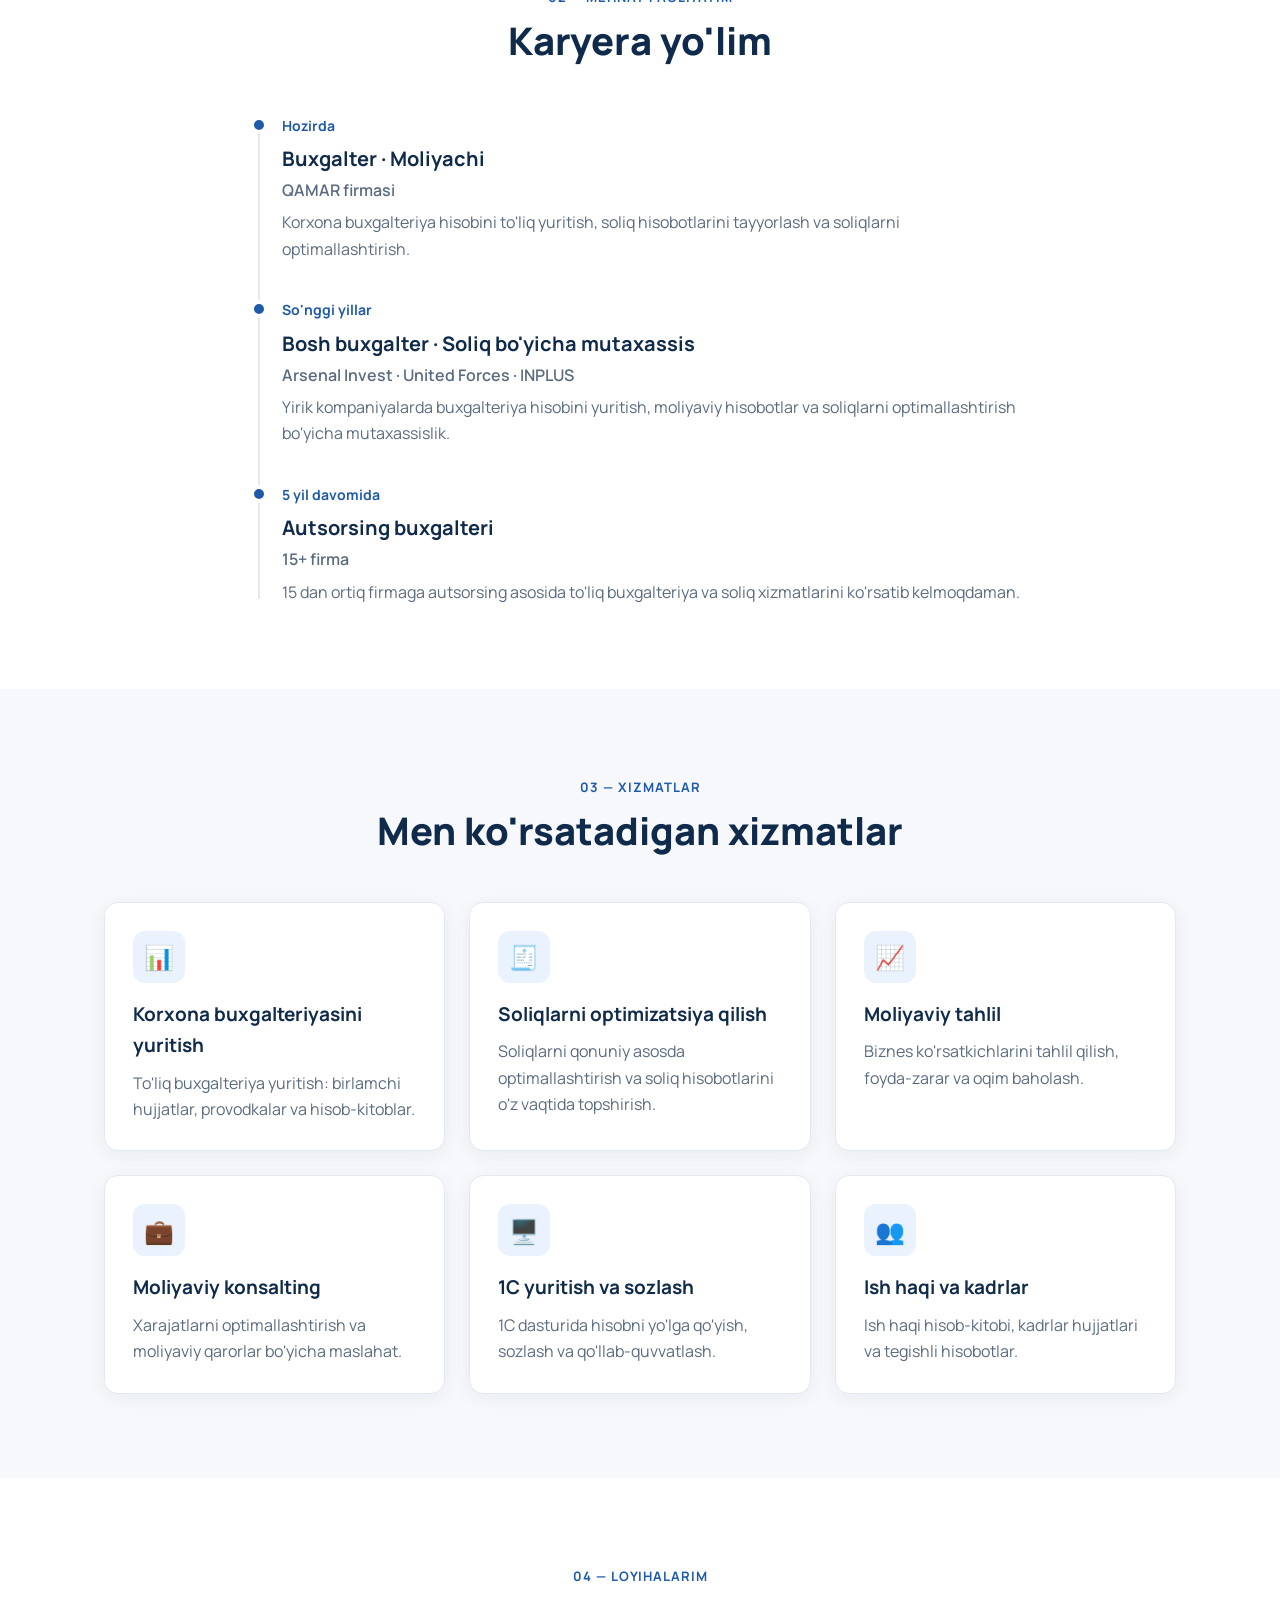
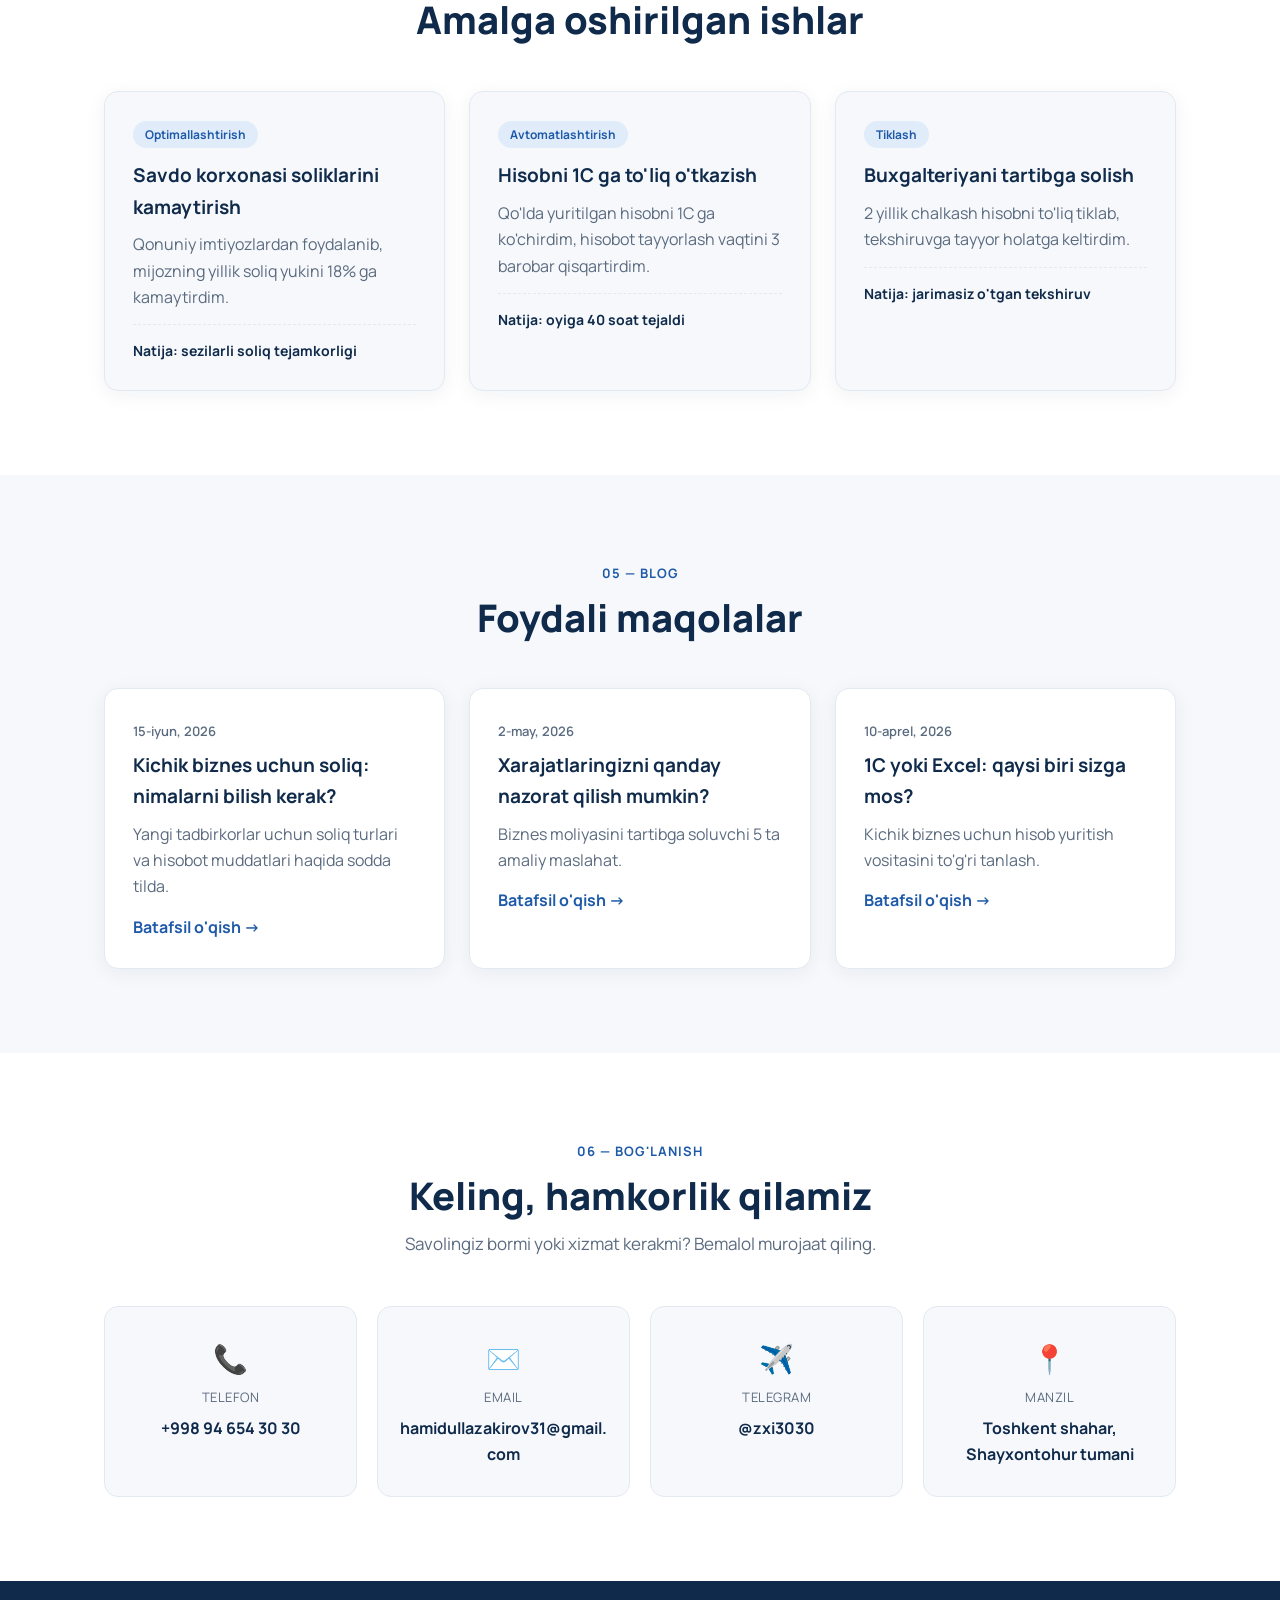
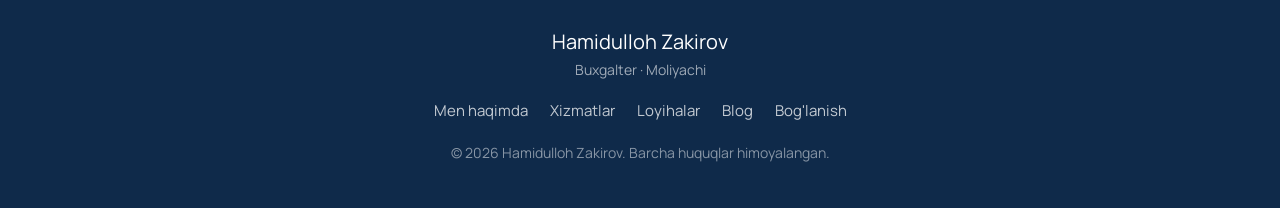
==== commit 3e3a1a35: "Fill in real content: contacts, experience, stats, services Co-Authored-By: Claude Opus 4.8 <noreply" ====
--- a/index.html
+++ b/index.html
@@ -66,7 +66,7 @@
           <div class="photo-frame">
             <!-- Suratni assets/img/photo.jpg ga joylashtiring -->
             <img src="assets/img/photo.jpg" alt="Hamidulloh Zakirov" onerror="this.style.display='none';this.parentNode.classList.add('photo-placeholder')" />
-            <span class="photo-fallback">[Sizning suratingiz]</span>
+            <span class="photo-fallback">HZ</span>
           </div>
         </div>
       </div>
@@ -76,20 +76,20 @@
     <section class="stats" id="stats">
       <div class="container stats-grid">
         <div class="stat">
-          <div class="stat-num" data-count="10">0</div>
+          <div class="stat-num" data-count="5">0</div>
           <div class="stat-label">Yil tajriba</div>
-        </div>
-        <div class="stat">
-          <div class="stat-num" data-count="50" data-suffix="+">0</div>
-          <div class="stat-label">Mamnun mijoz</div>
-        </div>
-        <div class="stat">
-          <div class="stat-num" data-count="500" data-suffix="+">0</div>
-          <div class="stat-label">Tayyorlangan hisobot</div>
         </div>
         <div class="stat">
           <div class="stat-num" data-count="15" data-suffix="+">0</div>
-          <div class="stat-label">Sertifikat / kurs</div>
+          <div class="stat-label">Xizmat ko'rsatilgan firma</div>
+        </div>
+        <div class="stat">
+          <div class="stat-num" data-count="3" data-suffix="+">0</div>
+          <div class="stat-label">Yirik kompaniyada tajriba</div>
+        </div>
+        <div class="stat">
+          <div class="stat-num" data-count="100" data-suffix="%">0</div>
+          <div class="stat-label">Qonuniy va aniq hisobot</div>
         </div>
       </div>
     </section>
@@ -104,22 +104,22 @@
         <div class="about-grid">
           <div class="about-text">
             <p>
-              Men — Hamidulloh Zakirov Ismtilla o'g'li, [X] yildan buyon buxgalteriya va moliya
-              sohasida faoliyat yuritaman. Kichik bizneslardan yirik
-              korxonalargacha bo'lgan mijozlar bilan ishlaganman: hisobni
-              tartibga solish, soliqlarni optimallashtirish va moliyaviy
-              qarorlar qabul qilishda yordam beraman.
+              Men — Hamidulloh Zakirov Ismtilla o'g'li, 5 yildan buyon buxgalteriya
+              va moliya sohasida faoliyat yuritaman. Autsorsing asosida 15 dan ortiq
+              firmaga xizmat ko'rsatganman: hisobni tartibga solish, soliqlarni
+              optimallashtirish va moliyaviy qarorlar qabul qilishda yordam beraman.
             </p>
             <p>
-              Mening yondashuvim — aniqlik, shaffoflik va qonun talablariga
-              to'liq muvofiqlik. Har bir raqam ortida sizning tinchligingiz
-              turadi.
+              Arsenal Invest, United Forces va INPLUS kabi kompaniyalarda bosh
+              buxgalter va soliq bo'yicha mutaxassis sifatida ishlaganman. Hozirda
+              QAMAR firmasida faoliyat yuritmoqdaman. Mening yondashuvim — aniqlik,
+              shaffoflik va qonun talablariga to'liq muvofiqlik.
             </p>
             <ul class="about-list">
-              <li><strong>Ta'lim:</strong> [Universitet nomi], Moliya / Buxgalteriya</li>
-              <li><strong>Sertifikatlar:</strong> [ACCA / CIPA / 1C mutaxassisi va boshqalar]</li>
+              <li><strong>Mutaxassislik:</strong> Bosh buxgalter, soliq bo'yicha mutaxassis</li>
+              <li><strong>Tajriba:</strong> 5 yil, autsorsing bo'yicha 15+ firma</li>
               <li><strong>Dasturlar:</strong> 1C, Excel, Soliq portali, Didox</li>
-              <li><strong>Tillar:</strong> O'zbek, Rus [, Ingliz]</li>
+              <li><strong>Tillar:</strong> O'zbek, Rus</li>
             </ul>
           </div>
           <aside class="about-card">
@@ -147,28 +147,28 @@
           <div class="timeline-item">
             <div class="timeline-dot"></div>
             <div class="timeline-content">
-              <span class="timeline-date">2020 — hozirgacha</span>
-              <h3>Bosh buxgalter</h3>
-              <p class="timeline-org">[Kompaniya nomi]</p>
-              <p>Korxona buxgalteriya hisobini to'liq yuritish, soliq va moliyaviy hisobotlarni tayyorlash, moliyaviy tahlil.</p>
+              <span class="timeline-date">Hozirda</span>
+              <h3>Buxgalter · Moliyachi</h3>
+              <p class="timeline-org">QAMAR firmasi</p>
+              <p>Korxona buxgalteriya hisobini to'liq yuritish, soliq hisobotlarini tayyorlash va soliqlarni optimallashtirish.</p>
             </div>
           </div>
           <div class="timeline-item">
             <div class="timeline-dot"></div>
             <div class="timeline-content">
-              <span class="timeline-date">2016 — 2020</span>
-              <h3>Buxgalter</h3>
-              <p class="timeline-org">[Kompaniya nomi]</p>
-              <p>Birlamchi hujjatlar bilan ishlash, ish haqi hisob-kitobi, oylik va choraklik hisobotlar.</p>
+              <span class="timeline-date">So'nggi yillar</span>
+              <h3>Bosh buxgalter · Soliq bo'yicha mutaxassis</h3>
+              <p class="timeline-org">Arsenal Invest · United Forces · INPLUS</p>
+              <p>Yirik kompaniyalarda buxgalteriya hisobini yuritish, moliyaviy hisobotlar va soliqlarni optimallashtirish bo'yicha mutaxassislik.</p>
             </div>
           </div>
           <div class="timeline-item">
             <div class="timeline-dot"></div>
             <div class="timeline-content">
-              <span class="timeline-date">2014 — 2016</span>
-              <h3>Kichik buxgalter / Stajyor</h3>
-              <p class="timeline-org">[Kompaniya nomi]</p>
-              <p>Buxgalteriya asoslari, 1C dasturi, hujjatlar aylanmasi bilan tanishuv.</p>
+              <span class="timeline-date">5 yil davomida</span>
+              <h3>Autsorsing buxgalteri</h3>
+              <p class="timeline-org">15+ firma</p>
+              <p>15 dan ortiq firmaga autsorsing asosida to'liq buxgalteriya va soliq xizmatlarini ko'rsatib kelmoqdaman.</p>
             </div>
           </div>
         </div>
@@ -185,13 +185,13 @@
         <div class="cards-grid">
           <div class="card service-card">
             <div class="card-icon">📊</div>
-            <h3>Buxgalteriya hisobi</h3>
-            <p>To'liq buxgalteriya yuritish: birlamchi hujjatlar, provodkalar, hisob-kitoblar.</p>
+            <h3>Korxona buxgalteriyasini yuritish</h3>
+            <p>To'liq buxgalteriya yuritish: birlamchi hujjatlar, provodkalar va hisob-kitoblar.</p>
           </div>
           <div class="card service-card">
             <div class="card-icon">🧾</div>
-            <h3>Soliq hisobotlari</h3>
-            <p>Barcha turdagi soliq hisobotlarini tayyorlash va o'z vaqtida topshirish.</p>
+            <h3>Soliqlarni optimizatsiya qilish</h3>
+            <p>Soliqlarni qonuniy asosda optimallashtirish va soliq hisobotlarini o'z vaqtida topshirish.</p>
           </div>
           <div class="card service-card">
             <div class="card-icon">📈</div>
@@ -229,7 +229,7 @@
             <span class="project-tag">Optimallashtirish</span>
             <h3>Savdo korxonasi soliklarini kamaytirish</h3>
             <p>Qonuniy imtiyozlardan foydalanib, mijozning yillik soliq yukini 18% ga kamaytirdim.</p>
-            <div class="project-result">Natija: yiliga [X] mln so'm tejamkorlik</div>
+            <div class="project-result">Natija: sezilarli soliq tejamkorligi</div>
           </article>
           <article class="card project-card">
             <span class="project-tag">Avtomatlashtirish</span>
@@ -286,25 +286,25 @@
           <p class="section-sub">Savolingiz bormi yoki xizmat kerakmi? Bemalol murojaat qiling.</p>
         </div>
         <div class="contact-grid">
-          <a class="contact-item" href="tel:+998900000000">
+          <a class="contact-item" href="tel:+998946543030">
             <span class="contact-icon">📞</span>
             <span class="contact-label">Telefon</span>
-            <span class="contact-value">+998 90 000 00 00</span>
+            <span class="contact-value">+998 94 654 30 30</span>
           </a>
           <a class="contact-item" href="mailto:hamidullazakirov31@gmail.com">
             <span class="contact-icon">✉️</span>
             <span class="contact-label">Email</span>
             <span class="contact-value">hamidullazakirov31@gmail.com</span>
           </a>
-          <a class="contact-item" href="https://t.me/username" target="_blank" rel="noopener">
+          <a class="contact-item" href="https://t.me/zxi3030" target="_blank" rel="noopener">
             <span class="contact-icon">✈️</span>
             <span class="contact-label">Telegram</span>
-            <span class="contact-value">@username</span>
+            <span class="contact-value">@zxi3030</span>
           </a>
           <div class="contact-item">
             <span class="contact-icon">📍</span>
             <span class="contact-label">Manzil</span>
-            <span class="contact-value">[Shahar, viloyat]</span>
+            <span class="contact-value">Toshkent shahar, Shayxontohur tumani</span>
           </div>
         </div>
       </div>
--- a/css/style.css
+++ b/css/style.css
@@ -151,7 +151,7 @@
   display: grid; place-items: center;
 }
 .photo-frame img { width: 100%; height: 100%; object-fit: cover; }
-.photo-fallback { display: none; color: rgba(255,255,255,.85); font-weight: 600; padding: 20px; text-align: center; }
+.photo-fallback { display: none; color: rgba(255,255,255,.9); font-weight: 800; font-size: 72px; letter-spacing: 2px; padding: 20px; text-align: center; }
 .photo-frame.photo-placeholder .photo-fallback { display: block; }
 
 /* ============ STATISTIKA ============ */
